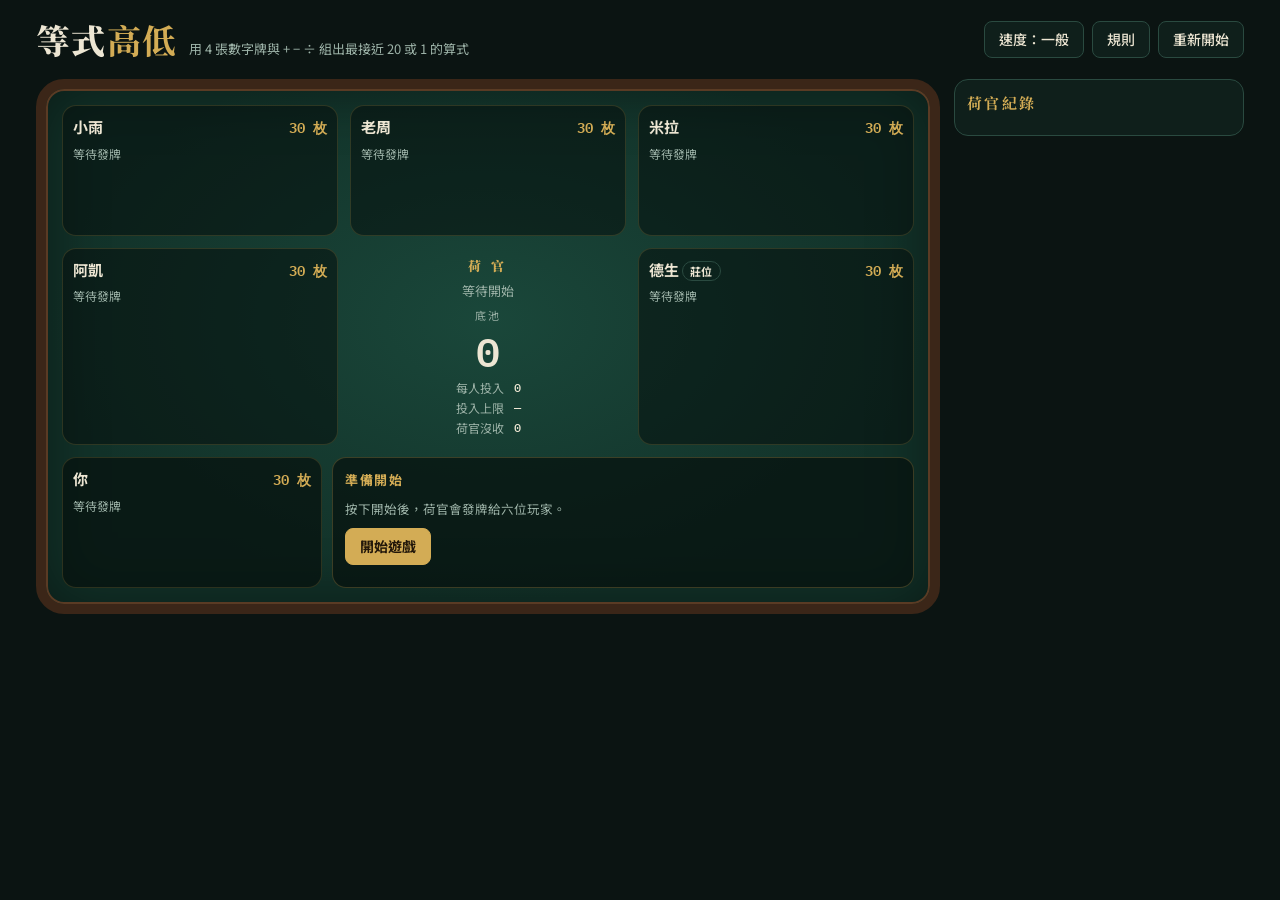
==== original/index.html @ 2a000397 "Add game lobby, single-player autosave and multiplayer rooms - index.html: lobby (single, continue, " ====
<!doctype html>
<html lang="zh-Hant">
<head>
<meta charset="utf-8">
<meta name="viewport" content="width=device-width, initial-scale=1, viewport-fit=cover">
<style>[hidden]{display:none!important}body{margin:0}img{max-width:100%}</style>
<title>等式高低</title>
<meta name="claude:viewport-fit-sides" content="cover">
<link rel="preconnect" href="https://fonts.googleapis.com">
<link rel="preconnect" href="https://fonts.gstatic.com" crossorigin>
<link rel="stylesheet" href="https://fonts.googleapis.com/css2?family=Noto+Sans+TC:wght@400;500;700&family=Noto+Serif+TC:wght@700;900&family=IBM+Plex+Mono:wght@500;600&display=swap">
<style>
/* Layout: a felt card table. Opponents ring the top, dealer and pot sit in the middle, your hand is anchored at the bottom; the dealer's log runs beside it. Single dark "casino at night" look, chosen on purpose. */
:root{
  --ink:#0b1412;          /* room */
  --felt:#123229;         /* table */
  --felt-hi:#1a473a;
  --rail:#3b2618;         /* wooden rail */
  --text:#ede6d3;
  --muted:#9db3a8;
  --brass:#d3ac55;        /* accent */
  --oxblood:#6b1f2a;
  --danger:#e07a63;
  --ok:#86d3a3;
  --panel:#0f1f1b;
  --line:#2a4a40;
  --t3a:#f6dd92; --t3b:#b98a2f; --t3t:#3a2608;
  --t2a:#f1f4f6; --t2b:#98a4ad; --t2t:#1d2a31;
  --t1a:#eab184; --t1b:#8b4e28; --t1t:#2b1205;
  --t0a:#34343a; --t0b:#0c0c0f; --t0t:#efe8d6;
  --f-display:"Noto Serif TC", "Songti TC", serif;
  --f-body:"Noto Sans TC", "PingFang TC", "Microsoft JhengHei", system-ui, sans-serif;
  --f-mono:"IBM Plex Mono", ui-monospace, Menlo, monospace;
  color-scheme: dark;
}
*{box-sizing:border-box}
html,body{background:var(--ink);color:var(--text)}
body{font-family:var(--f-body);font-size:14px;line-height:1.5}
button{font:inherit;color:inherit;cursor:pointer}
button:focus-visible,input:focus-visible{outline:2px solid var(--brass);outline-offset:2px}
.app{max-width:1240px;margin:0 auto;padding-block:14px 28px;padding-left:max(16px, env(safe-area-inset-left, 0px));padding-right:max(16px, env(safe-area-inset-right, 0px));display:grid;gap:14px;grid-template-columns:minmax(0,1fr) 290px;grid-template-areas:"top top" "table log"}
@media (max-width:960px){.app{grid-template-columns:minmax(0,1fr);grid-template-areas:"top" "table" "log"}}

.top{grid-area:top;display:flex;flex-wrap:wrap;gap:10px 18px;align-items:center;justify-content:space-between}
.brand{display:flex;align-items:baseline;gap:12px;flex-wrap:wrap}
.brand h1{font-family:var(--f-display);font-weight:900;font-size:clamp(24px,3.4vw,34px);margin:0;letter-spacing:.04em}
.brand h1 b{color:var(--brass)}
.brand small{color:var(--muted);font-size:13px}
.top-tools{display:flex;gap:8px;flex-wrap:wrap}
.btn{border:1px solid var(--line);background:var(--panel);padding:7px 14px;border-radius:8px;font-weight:500;transition:background .15s,border-color .15s}
.btn:hover:not(:disabled){border-color:var(--brass)}
.btn:disabled{opacity:.4;cursor:not-allowed}
.btn.primary{background:var(--brass);color:#22170a;border-color:var(--brass);font-weight:700}
.btn.primary:hover:not(:disabled){background:#e4c06c}
.btn.danger{border-color:#7a3a30;color:var(--danger)}
.btn.sel{border-color:var(--brass);background:#2b2614;color:var(--brass)}

.table{grid-area:table;min-width:0;position:relative;border-radius:28px;padding:16px;background:radial-gradient(ellipse at 50% 45%, var(--felt-hi), var(--felt) 70%);border:10px solid var(--rail);box-shadow:inset 0 0 0 2px #5a3b24, inset 0 0 60px rgba(0,0,0,.45);display:grid;gap:12px;grid-template-columns:repeat(3,minmax(0,1fr));grid-template-areas:"s2 s3 s4" "s1 center s5" "me me me"}
@media (max-width:640px){.table{grid-template-columns:repeat(2,minmax(0,1fr));grid-template-areas:"s1 s2" "s3 s4" "s5 center" "me me";padding:10px;border-width:7px;border-radius:20px}}

.seat{min-width:0;background:rgba(6,16,13,.55);border:1px solid rgba(211,172,85,.18);border-radius:14px;padding:10px;display:flex;flex-direction:column;gap:6px;transition:border-color .2s, box-shadow .2s, opacity .2s}
.seat.turn{border-color:var(--brass);box-shadow:0 0 0 2px rgba(211,172,85,.35)}
.seat.folded{opacity:.5}
.seat.out{opacity:.3;filter:grayscale(1)}
.seat.win{border-color:var(--ok);box-shadow:0 0 0 2px rgba(134,211,163,.35)}
.seat-head{display:flex;justify-content:space-between;align-items:baseline;gap:8px}
.seat-name{font-weight:700;font-size:15px}
.seat-chips{font-family:var(--f-mono);font-variant-numeric:tabular-nums;color:var(--brass);font-weight:600}
.seat-sub{font-size:12px;color:var(--muted);min-height:18px;display:flex;flex-wrap:wrap;gap:4px 8px}
.pill{display:inline-block;font-size:11px;padding:1px 7px;border-radius:99px;border:1px solid var(--line);color:var(--text);letter-spacing:.04em}
.pill.hi{border-color:#a97f2b;color:#f1cf7a}
.pill.lo{border-color:#3f7f99;color:#9fd6ea}
.pill.sw{border-color:#8f4c9c;color:#e2a8ee}
.pill.bad{border-color:#7a3a30;color:var(--danger)}
.pill.good{border-color:#3b7f55;color:var(--ok)}
.cards{display:flex;gap:5px;flex-wrap:wrap;min-height:50px;align-items:flex-end}
.ops{display:flex;gap:4px;flex-wrap:wrap}
.op{font-family:var(--f-mono);font-weight:600;min-width:24px;height:24px;display:inline-grid;place-items:center;border-radius:6px;background:#0c1a16;border:1px solid var(--line);font-size:14px}
.op.special{border-color:var(--brass);color:var(--brass)}
.eqline{font-family:var(--f-mono);font-size:12.5px;background:rgba(0,0,0,.28);border-radius:8px;padding:5px 8px;overflow-wrap:anywhere}
.eqline em{font-style:normal;color:var(--brass)}

.card{--w:36px;width:var(--w);height:calc(var(--w)*1.4);border-radius:6px;display:grid;place-items:center;position:relative;font-family:var(--f-display);font-weight:900;font-size:calc(var(--w)*.5);box-shadow:0 2px 4px rgba(0,0,0,.4);flex:none;animation:deal .25s ease-out}
.card .tier{position:absolute;bottom:2px;right:4px;font-family:var(--f-body);font-weight:700;font-size:calc(var(--w)*.22)}
.card .hid{position:absolute;top:2px;left:4px;font-family:var(--f-body);font-weight:700;font-size:calc(var(--w)*.22);opacity:.75}
.card.t3{background:linear-gradient(160deg,var(--t3a),var(--t3b));color:var(--t3t)}
.card.t2{background:linear-gradient(160deg,var(--t2a),var(--t2b));color:var(--t2t)}
.card.t1{background:linear-gradient(160deg,var(--t1a),var(--t1b));color:var(--t1t)}
.card.t0{background:linear-gradient(160deg,var(--t0a),var(--t0b));color:var(--t0t);border:1px solid #57575f}
.card.back{background:repeating-linear-gradient(45deg,var(--oxblood) 0 5px,#4e1620 5px 10px);border:2px solid var(--brass)}
.card.big{--w:52px}
.card.mini{--w:30px}
@keyframes deal{from{transform:translateY(-8px);opacity:0}to{transform:none;opacity:1}}
@media (prefers-reduced-motion: reduce){.card{animation:none}.seat{transition:none}}

.center{grid-area:center;min-width:0;display:flex;flex-direction:column;align-items:center;justify-content:center;gap:6px;text-align:center;padding:8px}
.dealer{font-family:var(--f-display);font-weight:900;font-size:13px;letter-spacing:.3em;color:var(--brass)}
.phase{font-size:13px;color:var(--muted)}
.pot{font-family:var(--f-mono);font-size:clamp(28px,4vw,40px);font-weight:600;color:var(--text);line-height:1.1;font-variant-numeric:tabular-nums}
.pot-label{font-size:11px;color:var(--muted);letter-spacing:.2em}
.stats{display:grid;grid-template-columns:auto auto;gap:2px 10px;font-size:12px;color:var(--muted);font-variant-numeric:tabular-nums}
.stats b{color:var(--text);font-family:var(--f-mono);font-weight:500;text-align:left}
.stats span{text-align:right}

.me{grid-area:me;min-width:0;display:grid;gap:10px;grid-template-columns:minmax(0,260px) minmax(0,1fr)}
@media (max-width:720px){.me{grid-template-columns:minmax(0,1fr)}}
.me .seat{background:rgba(6,16,13,.7)}
.panel{min-width:0;background:rgba(6,16,13,.7);border:1px solid rgba(211,172,85,.25);border-radius:14px;padding:12px;display:flex;flex-direction:column;gap:10px}
.panel h3{margin:0;font-size:13px;letter-spacing:.12em;color:var(--brass);font-weight:700}
.row{display:flex;gap:8px;flex-wrap:wrap;align-items:center}
.stepper{display:inline-flex;align-items:center;border:1px solid var(--line);border-radius:8px;overflow:hidden}
.stepper button{background:#0c1a16;border:0;width:32px;height:34px;font-size:16px}
.stepper output{min-width:44px;text-align:center;font-family:var(--f-mono);font-weight:600}
.hint{font-size:12.5px;color:var(--muted);margin:0}

.slots{display:flex;flex-wrap:wrap;gap:6px;align-items:flex-start}
.slot{min-width:44px;height:68px;border:1.5px dashed var(--line);border-radius:8px;display:grid;place-items:center;background:rgba(0,0,0,.2);padding:0}
.slot.op-slot{min-width:34px;height:40px;margin-top:14px}
.slot.filled{border-style:solid;border-color:transparent;background:none}
.numwrap{display:flex;flex-direction:column;align-items:center;gap:3px}
.sqrt-tog{font-size:11px;padding:0 6px;border-radius:6px;border:1px solid var(--line);background:#0c1a16;height:20px}
.sqrt-tog.on{border-color:var(--brass);color:#22170a;background:var(--brass)}
.sqrt-mark{position:absolute;top:-2px;left:-4px;background:var(--brass);color:#22170a;border-radius:4px;font-size:12px;padding:0 3px;font-family:var(--f-mono)}
.pool{display:flex;flex-wrap:wrap;gap:6px}
.pool button{background:none;border:0;padding:0}
.result{font-family:var(--f-mono);font-size:15px}
.result .ok{color:var(--ok)} .result .bad{color:var(--danger)}

.log{grid-area:log;min-width:0;background:var(--panel);border:1px solid var(--line);border-radius:14px;padding:12px;display:flex;flex-direction:column;gap:8px;max-height:calc(100vh - 120px);position:sticky;top:max(12px, env(safe-area-inset-top, 0px));align-self:start}
@media (max-width:960px){.log{position:static;max-height:320px}}
.log h2{margin:0;font-family:var(--f-display);font-size:15px;letter-spacing:.15em;color:var(--brass)}
.log ol{list-style:none;margin:0;padding:0;overflow-y:auto;display:flex;flex-direction:column;gap:6px;font-size:13px}
.log li{border-left:2px solid var(--line);padding-left:8px;color:var(--muted)}
.log li.h{border-color:var(--brass);color:var(--text);font-weight:500}

.modal{position:fixed;inset:0;background:rgba(3,8,7,.72);display:grid;place-items:center;padding:16px;z-index:20}
.modal-box{width:min(620px,100%);max-height:88vh;overflow-y:auto;background:var(--panel);border:1px solid var(--brass);border-radius:16px;padding:20px 22px;display:flex;flex-direction:column;gap:12px}
.modal-box h2{margin:0;font-family:var(--f-display);font-weight:900;font-size:24px}
.modal-box h4{margin:8px 0 0;color:var(--brass);font-size:14px;letter-spacing:.08em}
.modal-box ul,.modal-box ol{margin:0;padding-left:20px;display:flex;flex-direction:column;gap:4px}
.modal-box p{margin:0}
.rank{width:100%;border-collapse:collapse;font-variant-numeric:tabular-nums}
.rank td{padding:6px 4px;border-bottom:1px solid var(--line)}
.rank td:last-child{text-align:right;font-family:var(--f-mono);color:var(--brass)}

/* Phone: three compact opponent seats per row, so the whole table and your hand fit in about one screen */
@media (max-width:640px){
  .brand small{display:none}
  .btn{padding:6px 11px}
  .table{grid-template-columns:repeat(3,minmax(0,1fr));grid-template-areas:"s1 s2 s3" "s4 s5 center" "me me me";gap:7px;padding:8px}
  .seat{padding:7px;gap:4px;border-radius:10px}
  .seat-name{font-size:13px}
  .seat-chips{font-size:12px}
  .seat-head{flex-wrap:wrap;gap:0 4px}
  .seat-sub{font-size:10.5px;gap:2px 4px;min-height:0}
  .pill{font-size:10px;padding:0 5px}
  .seat:not(.mine) .card{--w:21px}
  .seat:not(.mine) .cards{gap:3px;min-height:30px;flex-wrap:nowrap}
  .seat:not(.mine) .op{min-width:17px;height:17px;font-size:11px;border-radius:4px}
  .seat:not(.mine) .ops{gap:3px}
  .seat:not(.mine) .eqline{font-size:10px;padding:3px 5px}
  .card.big{--w:46px}
  .center{padding:2px;gap:2px}
  .dealer{font-size:11px}
  .phase{font-size:11px}
  .pot{font-size:26px}
  .stats{font-size:10.5px;gap:0 6px}
  .panel{padding:10px;gap:8px}
  .panel .card{--w:34px}
  .slots{gap:4px}
  .slot{min-width:36px;height:52px}
  .slot.op-slot{min-width:26px;height:32px;margin-top:10px}
  .log{max-height:240px}
}
</style>
</head>
<body>

<div class="app">
  <header class="top">
    <div class="brand"><h1>等式<b>高低</b></h1><small>用 4 張數字牌與 + − ÷ 組出最接近 20 或 1 的算式</small></div>
    <div class="top-tools">
      <button class="btn" id="speedBtn" data-act="speed">速度：一般</button>
      <button class="btn" data-act="rules">規則</button>
      <button class="btn" data-act="restart">重新開始</button>
    </div>
  </header>
  <main class="table" id="table"></main>
  <aside class="log"><h2>荷官紀錄</h2><ol id="log"></ol></aside>
</div>
<div id="modal"></div>

<script>
"use strict";
const OPD = {'+':'+','-':'−','*':'×','/':'÷'};
const TIER = ['黑','銅','銀','金'];
const ROSTER = [
  {name:'你'},
  {name:'阿凱', agg:.78},
  {name:'小雨', agg:.38},
  {name:'老周', agg:.55},
  {name:'米拉', agg:.66},
  {name:'德生', agg:.30},
];
const START_CHIPS = 30, HANDS = 9, ANTE = 1, EPS = 1e-9;
let speed = 1;
let G = null;
const sleep = ms => new Promise(r => setTimeout(r, ms * speed));

/* ---------- deck ---------- */
function buildDeck(){
  const d = [];
  for (let v = 0; v <= 10; v++) for (let c = 0; c < 4; c++) d.push({t:'n', v, c});
  for (let k = 0; k < 4; k++){ d.push({t:'sqrt'}); d.push({t:'mul'}); }
  return shuffle(d);
}
function shuffle(a){ for (let i = a.length - 1; i > 0; i--){ const j = Math.floor(Math.random() * (i + 1)); [a[i], a[j]] = [a[j], a[i]]; } return a; }

/* ---------- math ---------- */
// No brackets: × and ÷ before + and −, left to right. √ applies to one number.
function evalEq(vals, ops, sqrtAt){
  const v = vals.map((x, i) => i === sqrtAt ? Math.sqrt(x) : x);
  const terms = [v[0]], addOps = [];
  for (let i = 0; i < 3; i++){
    const op = ops[i], b = v[i + 1];
    if (op === '*') terms[terms.length - 1] *= b;
    else if (op === '/'){ if (Math.abs(b) < EPS) return null; terms[terms.length - 1] /= b; }
    else { addOps.push(op); terms.push(b); }
  }
  let r = terms[0];
  addOps.forEach((op, j) => { r = op === '+' ? r + terms[j + 1] : r - terms[j + 1]; });
  return r;
}
function perms(arr){
  if (arr.length <= 1) return [arr.slice()];
  const out = [], seen = new Set();
  arr.forEach((x, i) => {
    perms(arr.slice(0, i).concat(arr.slice(i + 1))).forEach(p => {
      const q = [x, ...p], key = q.join(',');
      if (!seen.has(key)){ seen.add(key); out.push(q); }
    });
  });
  return out;
}
const IDX_PERMS = perms([0,1,2,3]);
function search(vals, ops, hasSqrt){
  const opPerms = perms(ops);
  const sq = hasSqrt ? [0,1,2,3] : [-1];
  let hi = null, lo = null;
  for (const ord of IDX_PERMS){
    const v = ord.map(i => vals[i]);
    for (const op of opPerms) for (const s of sq){
      const r = evalEq(v, op, s);
      if (r === null) continue;
      const hd = Math.abs(r - 20), ld = Math.abs(r - 1);
      if (!hi || hd < hi.dist - EPS) hi = {val:r, dist:hd, expr:{order:ord, ops:op, sqrtAt:s}};
      if (!lo || ld < lo.dist - EPS) lo = {val:r, dist:ld, expr:{order:ord, ops:op, sqrtAt:s}};
    }
  }
  return {high:hi, low:lo};
}
function fmt(x){
  if (x === null || x === undefined) return '—';
  const r = Math.round(x * 1000) / 1000;
  return Number.isInteger(r) ? String(r) : r.toFixed(3).replace(/0+$/, '');
}
function exprText(hand, expr){
  let s = '';
  for (let k = 0; k < 4; k++){
    const n = hand.nums[expr.order[k]];
    s += (expr.sqrtAt === k ? '√' : '') + n.v;
    if (k < 3) s += ' ' + OPD[expr.ops[k]] + ' ';
  }
  return s;
}
// Does entry a beat entry b on this side? Entries: {val, cards}
function keyCard(cards, side){
  return cards.reduce((best, c) => {
    if (!best) return c;
    if (side === 'high') return (c.v > best.v || (c.v === best.v && c.c > best.c)) ? c : best;
    return (c.v < best.v || (c.v === best.v && c.c < best.c)) ? c : best;
  }, null);
}
function beats(side, a, b){
  const t = side === 'high' ? 20 : 1;
  const da = Math.abs(a.val - t), db = Math.abs(b.val - t);
  if (Math.abs(da - db) > EPS) return da < db;
  const ka = keyCard(a.cards, side), kb = keyCard(b.cards, side);
  if (side === 'high') return ka.v > kb.v || (ka.v === kb.v && ka.c > kb.c);
  return ka.v < kb.v || (ka.v === kb.v && ka.c < kb.c);
}
function sideBest(side, list){ // list of {p, entry}
  return list.reduce((best, x) => (!best || beats(side, x.entry, best.entry)) ? x : best, null);
}

/* ---------- AI ---------- */
function strength(hand){
  const vals = hand.nums.map(n => n.v);
  const samples = vals.length >= 4 ? 1 : 12;
  let sh = 0, sl = 0;
  for (let s = 0; s < samples; s++){
    const v = vals.slice();
    while (v.length < 4) v.push(Math.floor(Math.random() * 11));
    const b = search(v, hand.ops, hand.sqrt);
    sh += b.high ? Math.exp(-b.high.dist * 0.45) : 0;
    sl += b.low ? Math.exp(-b.low.dist * 1.1) : 0;
  }
  sh /= samples; sl /= samples;
  if (vals.length && Math.max(...vals) >= 9) sh += 0.08;
  if (vals.length && Math.min(...vals) <= 1) sl += 0.08;
  return Math.max(sh, sl * 0.85);
}
function aiBet(p, toCall){
  const s = strength(p.hand) + (Math.random() * 0.24 - 0.1) + (p.agg - 0.5) * 0.2;
  const canRaise = G.level < G.cap;
  const raiseTo = () => Math.min(G.cap, G.level + 1 + Math.floor(Math.random() * (1 + p.agg * 3)));
  if (toCall === 0){
    if (canRaise && s > 0.62 && Math.random() < 0.35 + p.agg * 0.5) return {a:'raise', to:raiseTo()};
    return {a:'check'};
  }
  if (canRaise && s > 0.8 && Math.random() < p.agg * 0.6) return {a:'raise', to:raiseTo()};
  if (s > 0.3 + toCall * 0.045) return {a:'call'};
  return {a:'fold'};
}
function aiSurrender(p){
  const options = [...new Set(p.hand.ops.filter(o => o === '+' || o === '-' || o === '*'))];
  let best = options[0], bs = -1;
  for (const o of options){
    const ops = p.hand.ops.slice(); ops.splice(ops.indexOf(o), 1);
    const s = strength({...p.hand, ops});
    if (s > bs){ bs = s; best = o; }
  }
  return best;
}
function aiDeclare(p){
  const h = p.hand;
  const b = search(h.nums.map(n => n.v), h.ops, h.sqrt);
  const eh = {val:b.high.val, cards:h.nums}, el = {val:b.low.val, cards:h.nums};
  const shown = G.players.filter(q => q.hand && q.hand.decl);
  const curHi = sideBest('high', shown.filter(q => q.hand.decl.type !== 'low').map(q => ({p:q, entry:{val:q.hand.decl.high.val, cards:q.hand.nums}})));
  const curLo = sideBest('low', shown.filter(q => q.hand.decl.type !== 'high').map(q => ({p:q, entry:{val:q.hand.decl.low.val, cards:q.hand.nums}})));
  const winHi = !curHi || beats('high', eh, curHi.entry);
  const winLo = !curLo || beats('low', el, curLo.entry);
  const mk = (r) => ({val:r.val, expr:r.expr});
  if (winHi && winLo && b.high.dist < 0.5 && b.low.dist < 0.15 && Math.random() < 0.35 + p.agg * 0.5)
    return {type:'swing', high:mk(b.high), low:mk(b.low)};
  let type;
  if (winHi && !winLo) type = 'high';
  else if (winLo && !winHi) type = 'low';
  else {
    const sh = Math.exp(-b.high.dist * 0.45), sl = Math.exp(-b.low.dist * 1.1);
    type = sh + Math.random() * 0.1 >= sl + Math.random() * 0.1 ? 'high' : 'low';
  }
  return type === 'high' ? {type, high:mk(b.high)} : {type, low:mk(b.low)};
}

/* ---------- flow ---------- */
function say(msg, strong){ G.log.unshift({msg, strong:!!strong}); if (G.log.length > 120) G.log.pop(); renderLog(); }
function activePlayers(){ return G.players.filter(p => !p.out); }
function nextActive(from){ for (let k = 1; k <= 6; k++){ const j = (from + k) % 6; if (!G.players[j].out) return j; } return from; }
function orderFrom(start){ const r = []; for (let k = 0; k < 6; k++){ const p = G.players[(start + k) % 6]; if (!p.out) r.push(p); } return r; }
function inHand(order){ return order.filter(p => !p.hand.folded); }
function waitHuman(obj){ return new Promise(res => { G.await = {...obj, resolve:(v) => { G.await = null; res(v); }}; render(); }); }
const humanAuto = () => location.hash === '#auto';

function newGame(){
  const id = G ? G.id + 1 : 1;
  G = {
    id, hand:0, button:Math.floor(Math.random() * 6), pot:0, house:0, level:0, cap:0, turn:-1,
    phase:'等待開始', log:[], await:null, over:false, order:[],
    players: ROSTER.map((r, i) => ({i, name:r.name, ai:i !== 0, agg:r.agg ?? .5, chips:START_CHIPS, out:false, hand:null}))
  };
  render(); renderLog();
  return id;
}
async function run(id){
  say('荷官：歡迎入座。每人 30 枚籌碼，共 9 局。', true);
  for (let h = 1; h <= HANDS; h++){
    if (id !== G.id) return;
    if (activePlayers().length < 2) break;
    G.hand = h;
    await playHand(id);
  }
  if (id !== G.id) return;
  endGame();
}
async function playHand(id){
  const alive = () => id === G.id;
  G.deck = buildDeck(); G.pot = 0; G.level = 0; G.result = null;
  G.button = nextActive(G.button);
  const order = orderFrom(nextActive(G.button));
  G.order = order;
  G.players.forEach(p => p.hand = null);
  order.forEach(p => p.hand = {nums:[], ops:['+','-','/'], sqrt:false, special:null, contrib:0, folded:false, acted:false, decl:null, revealed:false, act:'', tags:[]});
  G.cap = Math.min(...order.map(p => p.chips));
  G.phase = '發暗牌';
  say(`第 ${G.hand} 局開始。本局每人投入上限 ${G.cap} 枚（場上最少籌碼）。`, true);
  order.forEach(p => { p.chips -= ANTE; p.hand.contrib += ANTE; G.pot += ANTE; });
  G.level = ANTE;
  say(`每人先下底注 ${ANTE} 枚。`);
  render(); await sleep(500); if (!alive()) return;

  for (const p of order){
    while (true){
      const c = G.deck.pop();
      if (c.t === 'n'){ p.hand.nums.push({...c, hidden:true}); break; }
      G.deck.splice(Math.floor(Math.random() * G.deck.length), 0, c);
      say(`${p.name} 的暗牌抽到 ${c.t === 'sqrt' ? '√' : '×'}，退回重抽。`);
    }
    render(); await sleep(180); if (!alive()) return;
  }
  G.phase = '發公開牌';
  for (let k = 0; k < 2; k++) for (const p of order){ await dealOpen(p, id); if (!alive()) return; }

  await bettingRound(order, '第一輪下注', id); if (!alive()) return;

  if (inHand(order).length > 1){
    G.phase = '發最後一張公開牌';
    for (const p of inHand(order)){ await dealOpen(p, id); if (!alive()) return; }
    await bettingRound(order, '最後下注', id); if (!alive()) return;
  }

  const live = inHand(order);
  if (live.length === 1){
    const w = live[0];
    w.chips += G.pot; w.hand.tags.push(['good', `贏得 ${G.pot}`]);
    say(`其他人都棄牌，${w.name} 拿走底池 ${G.pot} 枚。`, true);
    G.result = {winners:[w]}; G.pot = 0;
  } else {
    G.phase = '宣告與開牌';
    for (const p of live){
      G.turn = p.i; render();
      let d;
      if (p.ai || humanAuto()){ await sleep(900); d = aiDeclare(p); }
      else d = await waitHuman({kind:'declare', b:{type:'high', tab:'high', eq:{high:emptyEq(), low:emptyEq()}}});
      if (!alive()) return;
      p.hand.decl = d; p.hand.revealed = true;
      const label = {high:'大（20）', low:'小（1）', swing:'Swing（大小都賭）'}[d.type];
      const parts = [];
      if (d.high) parts.push(`${exprText(p.hand, d.high.expr)} = ${fmt(d.high.val)}`);
      if (d.low) parts.push(`${exprText(p.hand, d.low.expr)} = ${fmt(d.low.val)}`);
      say(`${p.name} 宣告 ${label}：${parts.join('；')}`);
      render(); await sleep(450);
    }
    G.turn = -1;
    showdown(live);
  }
  order.forEach(p => { p.hand.revealed = true; });
  for (const p of order) if (p.chips <= 0 && !p.out){ p.out = true; say(`${p.name} 籌碼歸零，淘汰。`, true); }
  G.phase = '本局結束';
  render();
  if (G.players[0].out || humanAuto()){ await sleep(2200); }
  else await waitHuman({kind:'next'});
}
async function dealOpen(p, id){
  const h = p.hand;
  while (true){
    const c = G.deck.pop();
    if (c.t === 'n'){ h.nums.push({...c, hidden:false}); render(); await sleep(220); return; }
    const sym = c.t === 'sqrt' ? '√' : '×';
    if (h.special){ say(`${p.name} 抽到第二張符號牌 ${sym}，丟棄並補牌。`); await sleep(250); continue; }
    h.special = c.t;
    if (c.t === 'sqrt'){
      h.sqrt = true;
      say(`${p.name} 抽到 √，再補一張牌。`);
    } else {
      h.ops.push('*'); render();
      const opts = [...new Set(h.ops.filter(o => o === '+' || o === '-' || o === '*'))];
      const give = (p.ai || humanAuto()) ? aiSurrender(p) : await waitHuman({kind:'surrender', opts});
      if (id !== G.id) return;
      h.ops.splice(h.ops.indexOf(give), 1);
      say(`${p.name} 抽到 ×，交出 ${OPD[give]}，再補一張數字牌。`);
    }
    render(); await sleep(300);
  }
}
async function bettingRound(order, label, id){
  G.phase = label;
  order.forEach(p => { p.hand.acted = false; p.hand.act = ''; });
  if (G.level >= G.cap){ say(`${label}：已達投入上限，直接進入下一步。`); return; }
  say(`${label}開始。`, true);
  let i = 0;
  while (true){
    if (inHand(order).length <= 1) break;
    const pending = order.filter(p => !p.hand.folded && (!p.hand.acted || p.hand.contrib < G.level));
    if (!pending.length) break;
    const p = order[i % order.length]; i++;
    if (p.hand.folded || (p.hand.acted && p.hand.contrib === G.level)) continue;
    const toCall = G.level - p.hand.contrib;
    G.turn = p.i; render();
    let act;
    if (p.ai || humanAuto()){ await sleep(650); act = aiBet(p, toCall); }
    else act = await waitHuman({kind:'bet', toCall, raiseTo:Math.min(G.cap, G.level + 1)});
    if (id !== G.id) return;
    const h = p.hand;
    if (act.a === 'fold'){ h.folded = true; h.act = '棄牌'; say(`${p.name} 棄牌。`); }
    else if (act.a === 'check'){ h.act = '過牌'; say(`${p.name} 過牌。`); }
    else if (act.a === 'call'){ p.chips -= toCall; h.contrib += toCall; G.pot += toCall; h.act = `跟注 ${toCall}`; say(`${p.name} 跟注 ${toCall}。`); }
    else if (act.a === 'raise'){
      const to = Math.max(G.level + 1, Math.min(G.cap, act.to)), pay = to - h.contrib;
      p.chips -= pay; h.contrib += pay; G.pot += pay; G.level = to;
      h.act = `加注到 ${to}`; say(`${p.name} 加注，每人投入提高到 ${to} 枚。`);
    }
    h.acted = true;
    render();
  }
  G.turn = -1; render();
}
function showdown(live){
  let alive = live.slice();
  const failed = [];
  let hi, lo;
  while (true){
    hi = sideBest('high', alive.filter(p => p.hand.decl.type !== 'low').map(p => ({p, entry:{val:p.hand.decl.high.val, cards:p.hand.nums}})));
    lo = sideBest('low', alive.filter(p => p.hand.decl.type !== 'high').map(p => ({p, entry:{val:p.hand.decl.low.val, cards:p.hand.nums}})));
    const bad = alive.filter(p => p.hand.decl.type === 'swing' && (!hi || hi.p !== p || !lo || lo.p !== p));
    if (!bad.length) break;
    bad.forEach(p => { failed.push(p); p.hand.tags.push(['bad', 'Swing 失敗']); say(`${p.name} 的 Swing 沒有同時贏下大小兩邊，失去資格。`); });
    alive = alive.filter(p => !bad.includes(p));
  }
  const winners = [];
  if (hi){ winners.push(hi.p); hi.p.hand.tags.push(['hi', '大方贏家']); say(`大方贏家：${hi.p.name}（${fmt(hi.p.hand.decl.high.val)}）`, true); }
  if (lo){ if (!winners.includes(lo.p)) winners.push(lo.p); lo.p.hand.tags.push(['lo', '小方贏家']); say(`小方贏家：${lo.p.name}（${fmt(lo.p.hand.decl.low.val)}）`, true); }
  if (!winners.length){
    G.house += G.pot; say(`沒有贏家，底池 ${G.pot} 枚由荷官沒收。`, true);
  } else {
    const share = Math.floor(G.pot / winners.length), rem = G.pot - share * winners.length;
    winners.forEach(w => { w.chips += share; w.hand.tags.push(['good', `+${share}`]); });
    say(`底池 ${G.pot} 枚由 ${winners.map(w => w.name).join('、')} 平分，每人 ${share} 枚${rem ? `，餘下 ${rem} 枚由荷官沒收` : ''}。`, true);
    G.house += rem;
  }
  G.pot = 0;
  G.result = {winners, failed};
}
function endGame(){
  G.over = true; G.phase = '遊戲結束';
  render();
  const ranked = G.players.slice().sort((a, b) => b.chips - a.chips);
  const me = ranked.findIndex(p => p.i === 0) + 1;
  say(`遊戲結束。你排第 ${me} 名。`, true);
  openModal(`
    <h2>最終排名</h2>
    <p class="hint">9 局結束（或只剩一人有籌碼），以籌碼數決定勝負。荷官共沒收 ${G.house} 枚。</p>
    <table class="rank">${ranked.map((p, k) => `<tr><td>${k + 1}. ${p.name}${p.out ? '（淘汰）' : ''}</td><td>${p.chips}</td></tr>`).join('')}</table>
    <div class="row"><button class="btn primary" data-act="restart">再玩一場</button><button class="btn" data-act="close">看牌桌</button></div>`);
}

/* ---------- human declare builder ---------- */
function emptyEq(){ return {slots:[null,null,null,null,null,null,null], sqrtAt:-1}; }
function eqValue(eq, h){
  if (eq.slots.some(s => s === null)) return {ok:false, why:'算式還沒排完'};
  if (h.sqrt && eq.sqrtAt < 0) return {ok:false, why:'√ 必須套用在一個數字上'};
  const vals = [0,1,2,3].map(k => h.nums[eq.slots[2 * k]].v);
  const ops = [0,1,2].map(j => h.ops[eq.slots[2 * j + 1]]);
  const r = evalEq(vals, ops, h.sqrt ? eq.sqrtAt : -1);
  if (r === null) return {ok:false, why:'不能除以 0'};
  return {ok:true, val:r, expr:{order:[0,1,2,3].map(k => eq.slots[2 * k]), ops, sqrtAt:h.sqrt ? eq.sqrtAt : -1}};
}

/* ---------- rendering ---------- */
const $ = s => document.querySelector(s);
function cardHTML(n, opts = {}){
  const size = opts.size ? ' ' + opts.size : '';
  if (opts.back) return `<div class="card back${size}" aria-label="暗牌"></div>`;
  return `<div class="card t${n.c}${size}" aria-label="${TIER[n.c]} ${n.v}">${opts.sqrt ? '<span class="sqrt-mark">√</span>' : ''}${n.hidden ? '<span class="hid">暗</span>' : ''}${n.v}<span class="tier">${TIER[n.c]}</span></div>`;
}
function seatHTML(p, isMe){
  const h = p.hand;
  const cls = ['seat'];
  if (isMe) cls.push('mine');
  if (G.turn === p.i) cls.push('turn');
  if (h && h.folded) cls.push('folded');
  if (p.out) cls.push('out');
  if (G.result && G.result.winners && G.result.winners.includes(p)) cls.push('win');
  let cards = '', ops = '', sub = [], eq = '';
  if (h){
    cards = h.nums.map(n => (n.hidden && !isMe && !h.revealed) ? cardHTML(n, {back:true, size: isMe ? 'big' : ''}) : cardHTML(n, {size: isMe ? 'big' : ''})).join('');
    ops = h.ops.map(o => `<span class="op${o === '*' ? ' special' : ''}">${OPD[o]}</span>`).join('') + (h.sqrt ? '<span class="op special">√</span>' : '');
    sub.push(`本局投入 ${h.contrib}`);
    if (h.act) sub.push(`<span class="pill${h.folded ? ' bad' : ''}">${h.act}</span>`);
    if (h.decl){
      const m = {high:['hi','大'], low:['lo','小'], swing:['sw','Swing']}[h.decl.type];
      sub.push(`<span class="pill ${m[0]}">宣告 ${m[1]}</span>`);
      const lines = [];
      if (h.decl.high) lines.push(`<div class="eqline">${exprText(h, h.decl.high.expr)} = <em>${fmt(h.decl.high.val)}</em></div>`);
      if (h.decl.low) lines.push(`<div class="eqline">${exprText(h, h.decl.low.expr)} = <em>${fmt(h.decl.low.val)}</em></div>`);
      eq = lines.join('');
    }
    h.tags.forEach(([k, t]) => sub.push(`<span class="pill ${k}">${t}</span>`));
  } else if (p.out) sub.push('<span class="pill bad">已淘汰</span>');
  else sub.push('等待發牌');
  return `<section class="${cls.join(' ')}" style="grid-area:${isMe ? 'auto' : 's' + p.i}" aria-label="${p.name}">
    <div class="seat-head"><span class="seat-name">${p.name}${G.button === p.i ? ' <span class="pill">莊位</span>' : ''}</span><span class="seat-chips">${p.chips} 枚</span></div>
    <div class="seat-sub">${sub.join('')}</div>
    <div class="cards">${cards}</div>
    <div class="ops">${ops}</div>${eq}
  </section>`;
}
function centerHTML(){
  return `<div class="center">
    <div class="dealer">荷 官</div>
    <div class="phase">${G.hand ? `第 ${G.hand} / ${HANDS} 局 · ` : ''}${G.phase}</div>
    <div class="pot-label">底池</div>
    <div class="pot">${G.pot}</div>
    <div class="stats">
      <span>每人投入</span><b>${G.level}</b>
      <span>投入上限</span><b>${G.cap || '—'}</b>
      <span>荷官沒收</span><b>${G.house}</b>
    </div>
  </div>`;
}
function actionHTML(){
  const a = G.await, me = G.players[0];
  if (G.over) return `<div class="panel"><h3>遊戲結束</h3><div class="row"><button class="btn primary" data-act="restart">再玩一場</button><button class="btn" data-act="showrank">查看排名</button></div></div>`;
  if (!G.hand) return `<div class="panel"><h3>準備開始</h3><p class="hint">按下開始後，荷官會發牌給六位玩家。</p><div class="row"><button class="btn primary" data-act="start">開始遊戲</button></div></div>`;
  if (!a){
    let t = '輪到其他玩家行動中…';
    if (me.out) t = '你已被淘汰，牌局自動進行中。';
    else if (me.hand && me.hand.folded) t = '你已棄牌，等待本局結束。';
    return `<div class="panel"><h3>你的回合</h3><p class="hint">${t}</p></div>`;
  }
  if (a.kind === 'next'){
    return `<div class="panel"><h3>本局結算</h3><p class="hint">看完各家的算式後，進入下一局。</p><div class="row"><button class="btn primary" data-act="next">${G.hand >= HANDS ? '看最終結果' : '下一局'}</button></div></div>`;
  }
  if (a.kind === 'surrender'){
    return `<div class="panel"><h3>你抽到 ×</h3><p class="hint">依規則要交出一張 +、− 或 × 符號牌，之後再補一張數字牌。</p><div class="row">${a.opts.map(o => `<button class="btn" data-act="surrender" data-v="${o}">交出 ${OPD[o]}</button>`).join('')}</div></div>`;
  }
  if (a.kind === 'bet'){
    const canRaise = G.level < G.cap;
    return `<div class="panel"><h3>${G.phase}</h3>
      <p class="hint">目前每人投入 ${G.level} 枚，你已投入 ${me.hand.contrib} 枚${a.toCall ? `，需跟注 ${a.toCall} 枚` : ''}。本局上限 ${G.cap} 枚。</p>
      <div class="row">
        <button class="btn danger" data-act="fold">棄牌</button>
        <button class="btn" data-act="call">${a.toCall ? `跟注 ${a.toCall}` : '過牌'}</button>
        ${canRaise ? `<span class="stepper"><button data-act="rdec" aria-label="減少">−</button><output id="raiseOut">${a.raiseTo}</output><button data-act="rinc" aria-label="增加">+</button></span>
        <button class="btn primary" data-act="raise">加注到 ${a.raiseTo}</button>` : '<span class="hint">已達上限，不能再加注</span>'}
      </div></div>`;
  }
  if (a.kind === 'declare') return builderHTML();
  return '';
}
function builderHTML(){
  const b = G.await.b, h = G.players[0].hand;
  const needs = b.type === 'swing' ? ['high','low'] : [b.type];
  if (!needs.includes(b.tab)) b.tab = needs[0];
  const eq = b.eq[b.tab];
  const usedN = new Set(eq.slots.filter((s, i) => i % 2 === 0 && s !== null));
  const usedO = new Set(eq.slots.filter((s, i) => i % 2 === 1 && s !== null));
  const slots = eq.slots.map((s, i) => {
    if (i % 2 === 0){
      const k = i / 2;
      const inner = s === null ? '' : cardHTML(h.nums[s], {sqrt: eq.sqrtAt === k});
      const tog = h.sqrt ? `<button class="sqrt-tog${eq.sqrtAt === k ? ' on' : ''}" data-act="sqrt" data-k="${k}">√</button>` : '';
      return `<div class="numwrap"><button class="slot${s !== null ? ' filled' : ''}" data-act="slot" data-i="${i}" aria-label="數字位置 ${k + 1}">${inner}</button>${tog}</div>`;
    }
    return `<button class="slot op-slot${s !== null ? ' filled' : ''}" data-act="slot" data-i="${i}" aria-label="符號位置">${s === null ? '' : `<span class="op">${OPD[h.ops[s]]}</span>`}</button>`;
  }).join('');
  const pool = h.nums.map((n, i) => usedN.has(i) ? '' : `<button data-act="pn" data-i="${i}">${cardHTML(n)}</button>`).join('')
    + h.ops.map((o, i) => usedO.has(i) ? '' : `<button data-act="po" data-i="${i}"><span class="op" style="width:34px;height:34px">${OPD[o]}</span></button>`).join('');
  const res = needs.map(t => {
    const r = eqValue(b.eq[t], h);
    const target = t === 'high' ? 20 : 1;
    return `<div>${t === 'high' ? '大方算式' : '小方算式'}：${r.ok ? `<span class="ok">= ${fmt(r.val)}</span>（離 ${target} 差 ${fmt(Math.abs(r.val - target))}）` : `<span class="bad">${r.why}</span>`}</div>`;
  }).join('');
  const ready = needs.every(t => eqValue(b.eq[t], h).ok);
  return `<div class="panel"><h3>輪到你宣告並排出算式</h3>
    <div class="row">
      <button class="btn${b.type === 'high' ? ' sel' : ''}" data-act="dtype" data-v="high">賭大（20）</button>
      <button class="btn${b.type === 'low' ? ' sel' : ''}" data-act="dtype" data-v="low">賭小（1）</button>
      <button class="btn${b.type === 'swing' ? ' sel' : ''}" data-act="dtype" data-v="swing">Swing（大小都賭）</button>
    </div>
    ${b.type === 'swing' ? `<div class="row"><button class="btn${b.tab === 'high' ? ' sel' : ''}" data-act="dtab" data-v="high">編輯大方算式</button><button class="btn${b.tab === 'low' ? ' sel' : ''}" data-act="dtab" data-v="low">編輯小方算式</button></div>` : ''}
    <p class="hint">點下方的牌放進算式，點已放好的位置可以取回。所有牌都要用到，沒有括號，先乘除後加減。${h.sqrt ? '√ 要指定給其中一個數字。' : ''}</p>
    <div class="slots">${slots}</div>
    <div class="pool">${pool}</div>
    <div class="result">${res}</div>
    <div class="row"><button class="btn" data-act="dclear">清空這條算式</button><button class="btn primary" data-act="declare" ${ready ? '' : 'disabled'}>宣告並開牌</button></div>
  </div>`;
}
function render(){
  if (!G) return;
  const ai = G.players.slice(1).map(p => seatHTML(p, false)).join('');
  $('#table').innerHTML = ai + centerHTML() + `<div class="me">${seatHTML(G.players[0], true)}${actionHTML()}</div>`;
  // When it becomes your turn, bring the action panel into view (matters most on phones).
  if (G.await && G.await !== lastShown){
    lastShown = G.await;
    const el = document.querySelector('.me .panel');
    if (el){
      const r = el.getBoundingClientRect();
      if (r.top < 0 || r.bottom > innerHeight){
        const reduce = matchMedia('(prefers-reduced-motion: reduce)').matches;
        el.scrollIntoView({behavior: reduce ? 'auto' : 'smooth', block: r.height > innerHeight ? 'start' : 'end'});
      }
    }
  }
}
let lastShown = null;
function renderLog(){
  $('#log').innerHTML = G.log.map(l => `<li class="${l.strong ? 'h' : ''}">${l.msg}</li>`).join('');
}
function openModal(html){ $('#modal').innerHTML = `<div class="modal" data-act="backdrop"><div class="modal-box" role="dialog" aria-modal="true">${html}</div></div>`; }
function closeModal(){ $('#modal').innerHTML = ''; }
function rulesHTML(){
  return `<h2>遊戲規則</h2>
  <h4>牌組（52 張）</h4>
  <ul><li>數字牌 0–10，每個數字有金、銀、銅、黑四色，共 44 張。顏色由高到低：金 > 銀 > 銅 > 黑。</li><li>√ 牌 4 張、× 牌 4 張。</li><li>每位玩家一開始就有 +、−、÷ 三張符號牌。</li></ul>
  <h4>一局的流程</h4>
  <ol>
    <li>每人下底注 1 枚。</li>
    <li>每人發 1 張暗牌，抽到 √ 或 × 就退回重抽，直到拿到數字牌。</li>
    <li>每人再發 2 張公開牌：抽到 √ 可以再補一張牌；抽到 × 要交出一張 +、− 或 ×，再補一張數字牌；第二張符號牌一律丟棄，直到拿到數字牌。</li>
    <li>第一輪下注（類似德州撲克，但沒有大小盲）。</li>
    <li>再發 1 張公開牌，特殊牌規則同上，這就是最終手牌。</li>
    <li>最後下注。</li>
    <li>依順序輪流宣告「大」「小」或「Swing」，宣告的同時排出算式開牌。</li>
  </ol>
  <h4>算式</h4>
  <ul><li>4 張數字牌與 3 張符號牌全部都要用到；有 √ 時也要用，且只能用在一個數字上。</li><li>沒有括號，先乘除、後加減。不能除以 0。</li></ul>
  <h4>下注</h4>
  <ul><li>可以過牌、跟注、加注或棄牌。</li><li>每人本局的總投入，不能超過場上籌碼最少的玩家（開局時的籌碼）。</li></ul>
  <h4>勝負</h4>
  <ul><li>賭大：最接近 20 的人贏；賭小：最接近 1 的人贏。</li><li>距離相同時，賭大比手上最大的數字牌，賭小比最小的數字牌；數字也相同就比顏色（賭大比高、賭小比低）。</li><li>Swing 要排出兩條算式，大小兩邊都贏才算贏，否則失去資格。</li><li>底池由所有贏家平分，除不盡的籌碼由荷官沒收。</li><li>籌碼歸零即淘汰；9 局後以籌碼數決定名次。</li></ul>
  <div class="row"><button class="btn primary" data-act="close">知道了</button></div>`;
}

/* ---------- events ---------- */
document.addEventListener('click', (e) => {
  const el = e.target.closest('[data-act]');
  if (!el) return;
  const act = el.dataset.act, a = G && G.await;
  if (act === 'backdrop'){ if (e.target === el) closeModal(); return; }
  switch (act){
    case 'start': if (!G.hand){ run(G.id); } break;
    case 'restart': closeModal(); { const id = newGame(); run(id); } break;
    case 'rules': openModal(rulesHTML()); break;
    case 'close': closeModal(); break;
    case 'showrank': endGame(); break;
    case 'speed': speed = speed === 1 ? 0.4 : 1; $('#speedBtn').textContent = `速度：${speed === 1 ? '一般' : '快速'}`; break;
  }
  if (!a) return;
  if (a.kind === 'next' && act === 'next') a.resolve();
  if (a.kind === 'surrender' && act === 'surrender') a.resolve(el.dataset.v);
  if (a.kind === 'bet'){
    if (act === 'fold') a.resolve({a:'fold'});
    if (act === 'call') a.resolve(a.toCall ? {a:'call'} : {a:'check'});
    if (act === 'raise') a.resolve({a:'raise', to:a.raiseTo});
    if (act === 'rinc'){ a.raiseTo = Math.min(G.cap, a.raiseTo + 1); render(); }
    if (act === 'rdec'){ a.raiseTo = Math.max(G.level + 1, a.raiseTo - 1); render(); }
  }
  if (a.kind === 'declare'){
    const b = a.b, h = G.players[0].hand, eq = b.eq[b.tab];
    if (act === 'dtype'){ b.type = el.dataset.v; if (b.type !== 'swing') b.tab = b.type; }
    if (act === 'dtab') b.tab = el.dataset.v;
    if (act === 'pn'){ const k = eq.slots.findIndex((s, i) => i % 2 === 0 && s === null); if (k >= 0) eq.slots[k] = +el.dataset.i; }
    if (act === 'po'){ const k = eq.slots.findIndex((s, i) => i % 2 === 1 && s === null); if (k >= 0) eq.slots[k] = +el.dataset.i; }
    if (act === 'slot') eq.slots[+el.dataset.i] = null;
    if (act === 'sqrt'){ const k = +el.dataset.k; eq.sqrtAt = eq.sqrtAt === k ? -1 : k; }
    if (act === 'dclear') b.eq[b.tab] = emptyEq();
    if (act === 'declare'){
      const needs = b.type === 'swing' ? ['high','low'] : [b.type];
      const r = {}; for (const t of needs){ const v = eqValue(b.eq[t], h); if (!v.ok) return; r[t] = {val:v.val, expr:v.expr}; }
      a.resolve({type:b.type, ...r});
      return;
    }
    render();
  }
});

newGame();
if (humanAuto()) run(G.id);
</script>
</body>
</html>
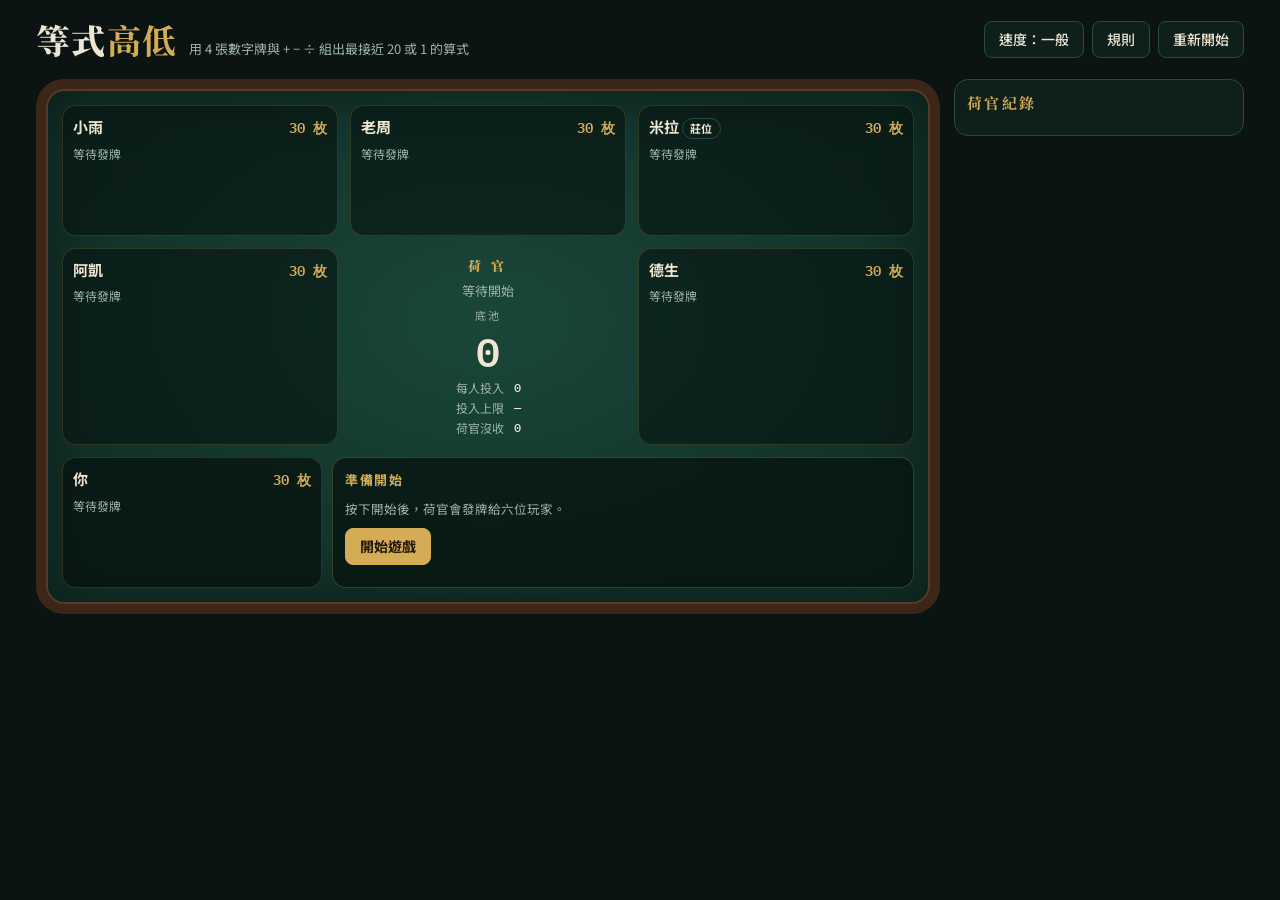
==== commit cacfc095: "Fix card flicker in the original version Only newly dealt cards play the deal animation; nothing els" ====
--- a/original/index.html
+++ b/original/index.html
@@ -172,6 +172,11 @@
   .slot.op-slot{min-width:26px;height:32px;margin-top:10px}
   .log{max-height:240px}
 }
+
+/* Only newly dealt cards animate; redraws do not replay it */
+.card{animation:none}
+.card.fresh{animation:deal .25s ease-out}
+@media (prefers-reduced-motion: reduce){.card.fresh{animation:none}}
 </style>
 </head>
 <body>
@@ -559,8 +564,9 @@
 
 /* ---------- rendering ---------- */
 const $ = s => document.querySelector(s);
+const SEEN = {};
 function cardHTML(n, opts = {}){
-  const size = opts.size ? ' ' + opts.size : '';
+  const size = (opts.size ? ' ' + opts.size : '') + (opts.fresh ? ' fresh' : '');
   if (opts.back) return `<div class="card back${size}" aria-label="暗牌"></div>`;
   return `<div class="card t${n.c}${size}" aria-label="${TIER[n.c]} ${n.v}">${opts.sqrt ? '<span class="sqrt-mark">√</span>' : ''}${n.hidden ? '<span class="hid">暗</span>' : ''}${n.v}<span class="tier">${TIER[n.c]}</span></div>`;
 }
@@ -574,7 +580,9 @@
   if (G.result && G.result.winners && G.result.winners.includes(p)) cls.push('win');
   let cards = '', ops = '', sub = [], eq = '';
   if (h){
-    cards = h.nums.map(n => (n.hidden && !isMe && !h.revealed) ? cardHTML(n, {back:true, size: isMe ? 'big' : ''}) : cardHTML(n, {size: isMe ? 'big' : ''})).join('');
+    const seen = (SEEN[p.i] || 0) > h.nums.length ? 0 : (SEEN[p.i] || 0);
+    cards = h.nums.map((n, k) => (n.hidden && !isMe && !h.revealed) ? cardHTML(n, {back:true, size: isMe ? 'big' : '', fresh:k >= seen}) : cardHTML(n, {size: isMe ? 'big' : '', fresh:k >= seen})).join('');
+    SEEN[p.i] = h.nums.length;
     ops = h.ops.map(o => `<span class="op${o === '*' ? ' special' : ''}">${OPD[o]}</span>`).join('') + (h.sqrt ? '<span class="op special">√</span>' : '');
     sub.push(`本局投入 ${h.contrib}`);
     if (h.act) sub.push(`<span class="pill${h.folded ? ' bad' : ''}">${h.act}</span>`);
@@ -589,6 +597,7 @@
     h.tags.forEach(([k, t]) => sub.push(`<span class="pill ${k}">${t}</span>`));
   } else if (p.out) sub.push('<span class="pill bad">已淘汰</span>');
   else sub.push('等待發牌');
+  if (!h) SEEN[p.i] = 0;
   return `<section class="${cls.join(' ')}" style="grid-area:${isMe ? 'auto' : 's' + p.i}" aria-label="${p.name}">
     <div class="seat-head"><span class="seat-name">${p.name}${G.button === p.i ? ' <span class="pill">莊位</span>' : ''}</span><span class="seat-chips">${p.chips} 枚</span></div>
     <div class="seat-sub">${sub.join('')}</div>
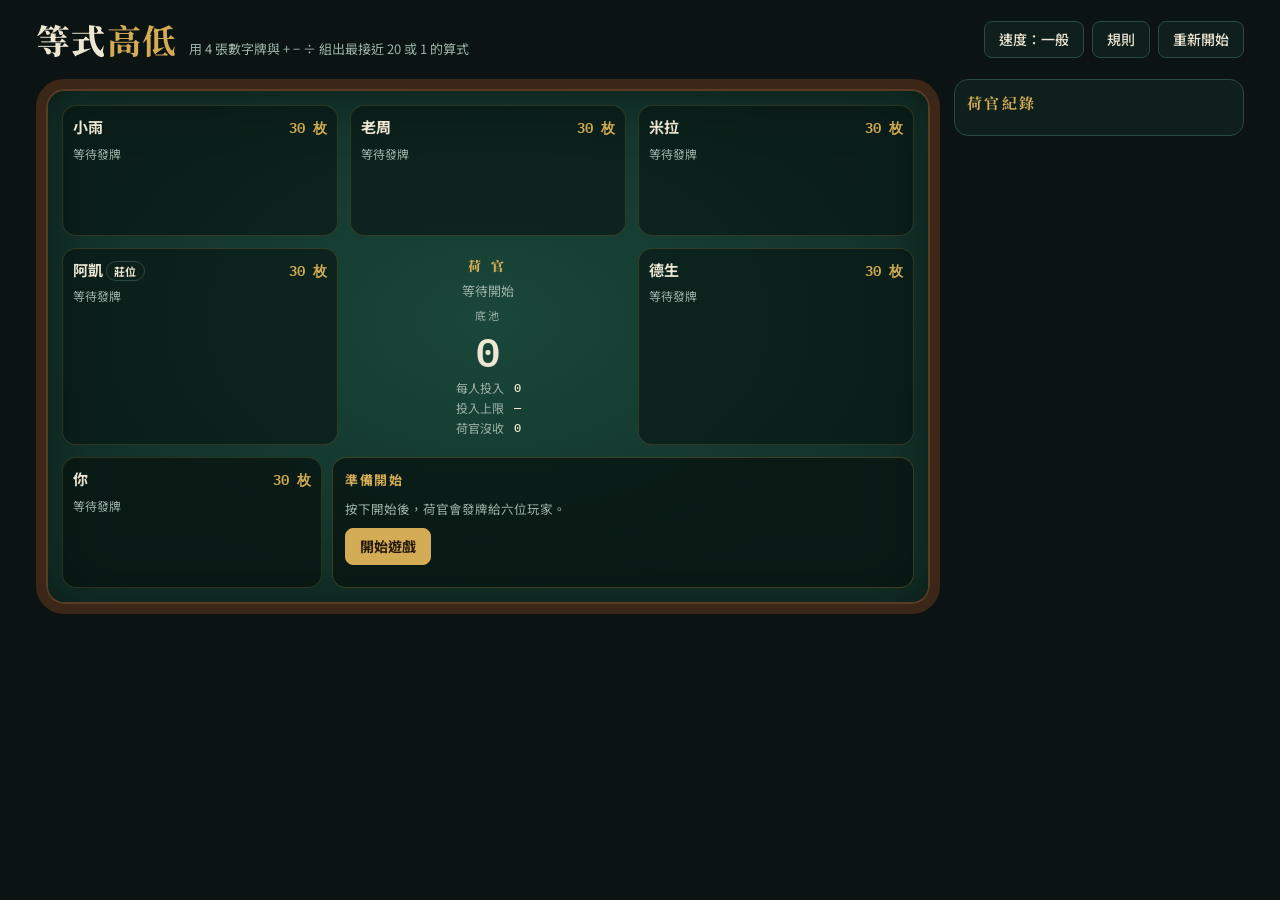
==== commit eb15885d: "Require picking high/low/swing before declaring No side is preselected; the declare button stays dis" ====
--- a/original/index.html
+++ b/original/index.html
@@ -177,6 +177,7 @@
 .card{animation:none}
 .card.fresh{animation:deal .25s ease-out}
 @media (prefers-reduced-motion: reduce){.card.fresh{animation:none}}
+.need-side{color:var(--danger);font-size:13px}
 </style>
 </head>
 <body>
@@ -437,7 +438,7 @@
       G.turn = p.i; render();
       let d;
       if (p.ai || humanAuto()){ await sleep(900); d = aiDeclare(p); }
-      else d = await waitHuman({kind:'declare', b:{type:'high', tab:'high', eq:{high:emptyEq(), low:emptyEq()}}});
+      else d = await waitHuman({kind:'declare', b:{type:null, tab:'high', eq:{high:emptyEq(), low:emptyEq()}}});
       if (!alive()) return;
       p.hand.decl = d; p.hand.revealed = true;
       const label = {high:'大（20）', low:'小（1）', swing:'Swing（大小都賭）'}[d.type];
@@ -552,6 +553,7 @@
 
 /* ---------- human declare builder ---------- */
 function emptyEq(){ return {slots:[null,null,null,null,null,null,null], sqrtAt:-1}; }
+function isEmptyEq(eq){ return eq.sqrtAt < 0 && eq.slots.every(x => x === null); }
 function eqValue(eq, h){
   if (eq.slots.some(s => s === null)) return {ok:false, why:'算式還沒排完'};
   if (h.sqrt && eq.sqrtAt < 0) return {ok:false, why:'√ 必須套用在一個數字上'};
@@ -650,7 +652,8 @@
 }
 function builderHTML(){
   const b = G.await.b, h = G.players[0].hand;
-  const needs = b.type === 'swing' ? ['high','low'] : [b.type];
+  // Until the player picks a side, they arrange one equation (stored under b.tab) and see both distances.
+  const needs = b.type === 'swing' ? ['high','low'] : [b.type || b.tab];
   if (!needs.includes(b.tab)) b.tab = needs[0];
   const eq = b.eq[b.tab];
   const usedN = new Set(eq.slots.filter((s, i) => i % 2 === 0 && s !== null));
@@ -666,13 +669,15 @@
   }).join('');
   const pool = h.nums.map((n, i) => usedN.has(i) ? '' : `<button data-act="pn" data-i="${i}">${cardHTML(n)}</button>`).join('')
     + h.ops.map((o, i) => usedO.has(i) ? '' : `<button data-act="po" data-i="${i}"><span class="op" style="width:34px;height:34px">${OPD[o]}</span></button>`).join('');
-  const res = needs.map(t => {
-    const r = eqValue(b.eq[t], h);
-    const target = t === 'high' ? 20 : 1;
+  const res = b.type ? needs.map(t => {
+    const r = eqValue(b.eq[t], h), target = t === 'high' ? 20 : 1;
     return `<div>${t === 'high' ? '大方算式' : '小方算式'}：${r.ok ? `<span class="ok">= ${fmt(r.val)}</span>（離 ${target} 差 ${fmt(Math.abs(r.val - target))}）` : `<span class="bad">${r.why}</span>`}</div>`;
-  }).join('');
-  const ready = needs.every(t => eqValue(b.eq[t], h).ok);
-  return `<div class="panel"><h3>輪到你宣告並排出算式</h3>
+  }).join('') : (() => {
+    const r = eqValue(b.eq[b.tab], h);
+    return `<div>算式：${r.ok ? `<span class="ok">= ${fmt(r.val)}</span>（離 20 差 ${fmt(Math.abs(r.val - 20))}，離 1 差 ${fmt(Math.abs(r.val - 1))}）` : `<span class="bad">${r.why}</span>`}</div>`;
+  })();
+  const ready = !!b.type && needs.every(t => eqValue(b.eq[t], h).ok);
+  return `<div class="panel"><h3>輪到你選邊並排出算式</h3>
     <div class="row">
       <button class="btn${b.type === 'high' ? ' sel' : ''}" data-act="dtype" data-v="high">賭大（20）</button>
       <button class="btn${b.type === 'low' ? ' sel' : ''}" data-act="dtype" data-v="low">賭小（1）</button>
@@ -683,7 +688,7 @@
     <div class="slots">${slots}</div>
     <div class="pool">${pool}</div>
     <div class="result">${res}</div>
-    <div class="row"><button class="btn" data-act="dclear">清空這條算式</button><button class="btn primary" data-act="declare" ${ready ? '' : 'disabled'}>宣告並開牌</button></div>
+    <div class="row"><button class="btn" data-act="dclear">清空這條算式</button><button class="btn primary" data-act="declare" ${ready ? '' : 'disabled'}>宣告並開牌</button>${b.type ? '' : '<span class="need-side">還沒選賭大、賭小或 Swing</span>'}</div>
   </div>`;
 }
 function render(){
@@ -758,7 +763,15 @@
   }
   if (a.kind === 'declare'){
     const b = a.b, h = G.players[0].hand, eq = b.eq[b.tab];
-    if (act === 'dtype'){ b.type = el.dataset.v; if (b.type !== 'swing') b.tab = b.type; }
+    if (act === 'dtype'){
+      const t = el.dataset.v, prev = b.tab;
+      b.type = t;
+      if (t !== 'swing'){
+        // Carry the equation already arranged over to the side just picked.
+        if (t !== prev && isEmptyEq(b.eq[t]) && !isEmptyEq(b.eq[prev])){ b.eq[t] = b.eq[prev]; b.eq[prev] = emptyEq(); }
+        b.tab = t;
+      }
+    }
     if (act === 'dtab') b.tab = el.dataset.v;
     if (act === 'pn'){ const k = eq.slots.findIndex((s, i) => i % 2 === 0 && s === null); if (k >= 0) eq.slots[k] = +el.dataset.i; }
     if (act === 'po'){ const k = eq.slots.findIndex((s, i) => i % 2 === 1 && s === null); if (k >= 0) eq.slots[k] = +el.dataset.i; }
@@ -766,6 +779,7 @@
     if (act === 'sqrt'){ const k = +el.dataset.k; eq.sqrtAt = eq.sqrtAt === k ? -1 : k; }
     if (act === 'dclear') b.eq[b.tab] = emptyEq();
     if (act === 'declare'){
+      if (!b.type) return;
       const needs = b.type === 'swing' ? ['high','low'] : [b.type];
       const r = {}; for (const t of needs){ const v = eqValue(b.eq[t], h); if (!v.ok) return; r[t] = {val:v.val, expr:v.expr}; }
       a.resolve({type:b.type, ...r});
